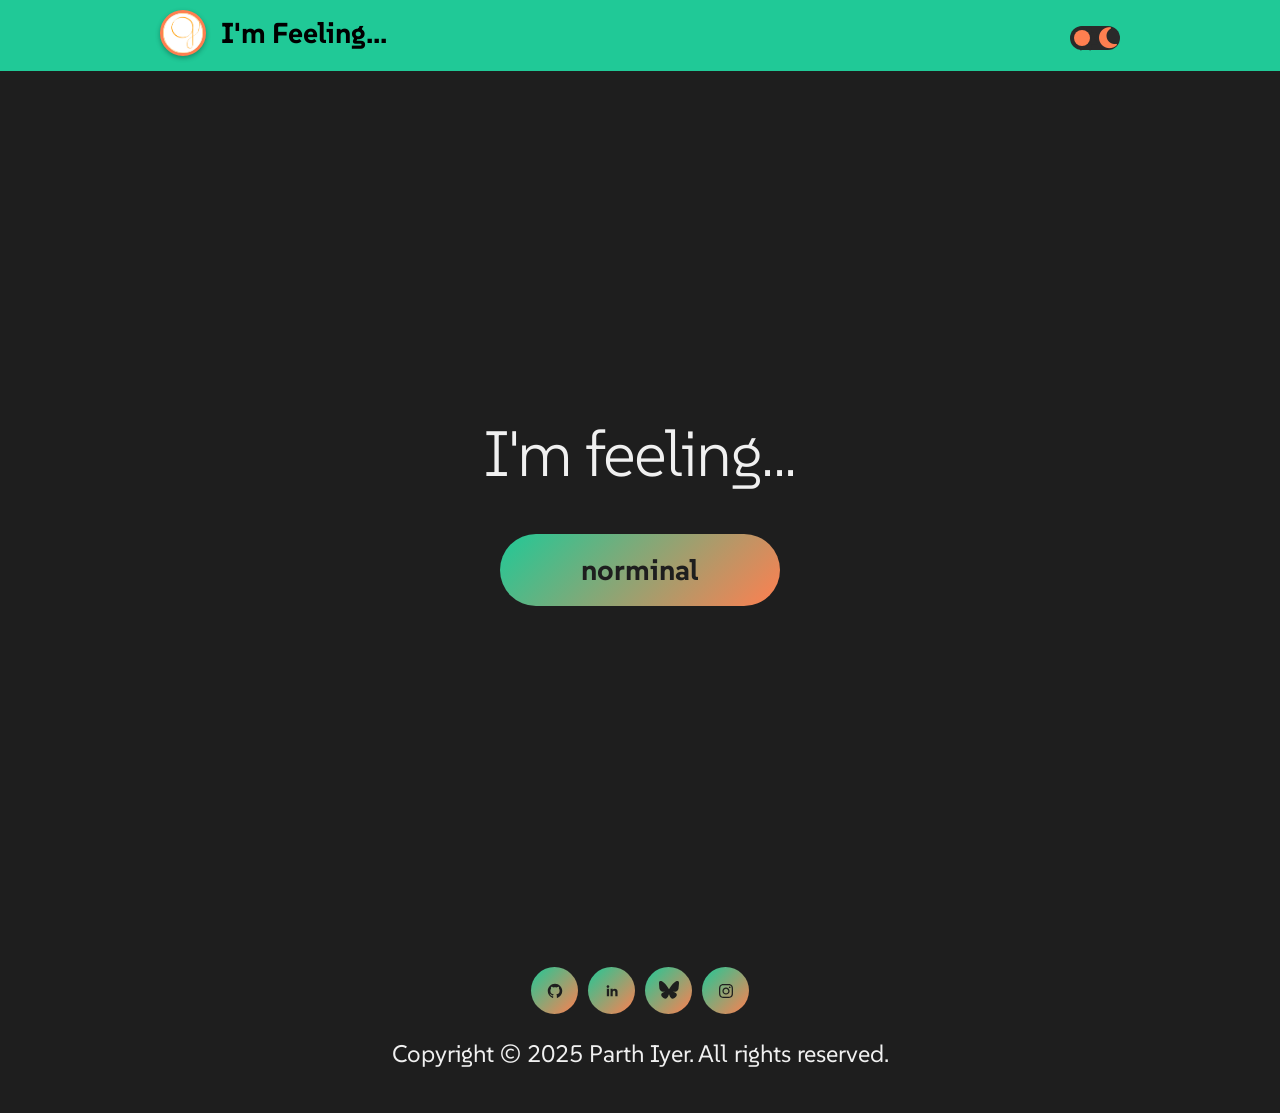
==== index.html @ 25fdcf86 "Site" ====
<!DOCTYPE html>
<html lang="en">
<head>
    <meta charset="UTF-8">
    <meta name="viewport" content="width=device-width, initial-scale=1.0">
    <title>I'm Feeling...</title>
    <link rel="icon" href="images/favicon.png" type="image/png">
    <link rel="stylesheet" href="css/style.css">
    <link rel="stylesheet" href="css/loader.css">
    <link rel="stylesheet" href="css/cookie-consent.css">
    <link rel="stylesheet" href="" id="theme-style">
    <link rel="stylesheet" href="https://cdnjs.cloudflare.com/ajax/libs/font-awesome/6.5.2/css/all.min.css"
          integrity="sha512-SnH5WK+bZxgPHs44uWIX+LLJAJ9/2PkPKZ5QiAj6Ta86w+fsb2TkcmfRyVX3pBnMFcV7oQPJkl9QevSCWr3W6A=="
          crossorigin="anonymous" referrerpolicy="no-referrer" />
    <link rel="preconnect" href="https://fonts.googleapis.com">
    <link rel="preconnect" href="https://fonts.gstatic.com" crossorigin>
    <link href="https://fonts.googleapis.com/css2?family=SUSE+Mono:ital,wght@0,100..800;1,100..800&family=SUSE:ital,wght@0,100..900;1,100..900&display=swap"
          rel="stylesheet">
</head>
<body>
    <!-- Loader -->
    <div id="loader-wrapper">
        <div class="loader-container">
            <div class="liquid" id="liquid">
                <div class="bubbles" id="bubbles"></div>
            </div>
        </div>
    </div>

    <nav>
        <div class="nav-container">
            <a href="index.html" class="logo-title-link">
                <div class="logo-title">
                    <img src="images/favicon.png" alt="Logo" class="logo">
                    <span class="site-title">I'm Feeling...</span>
                </div>
            </a>
            <ul>
                <li>
                    <div class="theme-switch-wrapper">
                        <label class="theme-switch" for="checkbox">
                            <input type="checkbox" id="checkbox" />
                            <div class="slider round">
                                <div class="slider-icons">
                                    <i class="fa-solid fa-sun"></i>
                                    <i class="fa-solid fa-moon"></i>
                                </div>
                            </div>
                        </label>
                    </div>
                    <span class="tooltip-text">Switch Between light &amp; dark mode!</span>
                </li>
            </ul>
        </div>
    </nav>

    <main class="feeling-main">
        <h1 class="feeling-title">I'm feeling...</h1>
        <button id="feeling-btn" class="feeling-btn">
            <span class="feeling-word">...</span>
        </button>
    </main>

    <footer>
        <div class="social-icons" style="display: flex; gap: 10px; flex-wrap: wrap; justify-content: center; margin-bottom: 10px;">
            <a href="https://github.com/ghostlypi" target="_blank" rel="noopener" style="display: inline-flex; align-items: center; justify-content: center; width: 33px; height: 33px; background: linear-gradient(135deg, #20c997 0%, #ff7f50 100%); border-radius: 50%; padding: 7px; transition: all 0.3s ease; text-decoration: none;" onmouseover="this.style.transform='translateY(-4px)'; this.style.filter='brightness(1.3)';" onmouseout="this.style.transform=''; this.style.filter='';">
                <svg style="width: 20px; height: 20px; display: block;" viewBox="0 0 512 512" preserveAspectRatio="xMidYMid meet"><title>Github</title><path fill="#1e1e1e" d="M256 70.7c-102.6 0-185.9 83.2-185.9 185.9 0 82.1 53.3 151.8 127.1 176.4 9.3 1.7 12.3-4 12.3-8.9V389.4c-51.7 11.3-62.5-21.9-62.5-21.9 -8.4-21.5-20.6-27.2-20.6-27.2 -16.9-11.5 1.3-11.3 1.3-11.3 18.7 1.3 28.5 19.2 28.5 19.2 16.6 28.4 43.5 20.2 54.1 15.4 1.7-12 6.5-20.2 11.8-24.9 -41.3-4.7-84.7-20.6-84.7-91.9 0-20.3 7.3-36.9 19.2-49.9 -1.9-4.7-8.3-23.6 1.8-49.2 0 0 15.6-5 51.1 19.1 14.8-4.1 30.7-6.2 46.5-6.3 15.8 0.1 31.7 2.1 46.6 6.3 35.5-24 51.1-19.1 51.1-19.1 10.1 25.6 3.8 44.5 1.8 49.2 11.9 13 19.1 29.6 19.1 49.9 0 71.4-43.5 87.1-84.9 91.7 6.7 5.8 12.8 17.1 12.8 34.4 0 24.9 0 44.9 0 51 0 4.9 3 10.7 12.4 8.9 73.8-24.6 127-94.3 127-176.4C441.9 153.9 358.6 70.7 256 70.7z"></path></svg>
            </a>
            <a href="https://www.linkedin.com/in/parth-iyer-pi/" target="_blank" rel="noopener" style="display: inline-flex; align-items: center; justify-content: center; width: 33px; height: 33px; background: linear-gradient(135deg, #20c997 0%, #ff7f50 100%); border-radius: 50%; padding: 7px; transition: all 0.3s ease; text-decoration: none;" onmouseover="this.style.transform='translateY(-4px)'; this.style.filter='brightness(1.3)';" onmouseout="this.style.transform=''; this.style.filter='';">
                <svg style="width: 20px; height: 20px; display: block;" viewBox="0 0 512 512" preserveAspectRatio="xMidYMid meet"><title>LinkedIn</title><path fill="#1e1e1e" d="M186.4 142.4c0 19-15.3 34.5-34.2 34.5 -18.9 0-34.2-15.4-34.2-34.5 0-19 15.3-34.5 34.2-34.5C171.1 107.9 186.4 123.4 186.4 142.4zM181.4 201.3h-57.8V388.1h57.8V201.3zM273.8 201.3h-55.4V388.1h55.4c0 0 0-69.3 0-98 0-26.3 12.1-41.9 35.2-41.9 21.3 0 31.5 15 31.5 41.9 0 26.9 0 98 0 98h57.5c0 0 0-68.2 0-118.3 0-50-28.3-74.2-68-74.2 -39.6 0-56.3 30.9-56.3 30.9v-25.2H273.8z"></path></svg>
            </a>
            <a href="https://bsky.app/profile/ghostlypi.com" target="_blank" rel="noopener" style="display: inline-flex; align-items: center; justify-content: center; width: 33px; height: 33px; background: linear-gradient(135deg, #20c997 0%, #ff7f50 100%); border-radius: 50%; padding: 7px; transition: all 0.3s ease; text-decoration: none;" onmouseover="this.style.transform='translateY(-4px)'; this.style.filter='brightness(1.3)';" onmouseout="this.style.transform=''; this.style.filter='';">
                <svg style="width: 20px; height: 20px; display: block;" viewBox="0 0 512 512" preserveAspectRatio="xMidYMid meet"><title>Bluesky</title><path fill="#1e1e1e" fill-rule="nonzero" d="M110.985 30.442c58.695 44.217 121.837 133.856 145.013 181.961 23.176-48.105 86.322-137.744 145.016-181.961 42.361-31.897 110.985-56.584 110.985 21.96 0 15.681-8.962 131.776-14.223 150.628-18.272 65.516-84.873 82.228-144.112 72.116 103.55 17.68 129.889 76.238 73 134.8-108.04 111.223-155.288-27.905-167.385-63.554-3.489-10.262-2.991-10.498-6.561 0-12.098 35.649-59.342 174.777-167.382 63.554-56.89-58.562-30.551-117.12 72.999-134.8-59.239 10.112-125.84-6.6-144.112-72.116C8.962 184.178 0 68.083 0 52.402c0-78.544 68.633-53.857 110.985-21.96z"></path></svg>
            </a>
            <a href="https://www.instagram.com/ghostlypi_/" target="_blank" rel="noopener" style="display: inline-flex; align-items: center; justify-content: center; width: 33px; height: 33px; background: linear-gradient(135deg, #20c997 0%, #ff7f50 100%); border-radius: 50%; padding: 7px; transition: all 0.3s ease; text-decoration: none;" onmouseover="this.style.transform='translateY(-4px)'; this.style.filter='brightness(1.3)';" onmouseout="this.style.transform=''; this.style.filter='';">
                <svg style="width: 20px; height: 20px; display: block;" viewBox="0 0 512 512" preserveAspectRatio="xMidYMid meet"><title>Instagram</title><path fill="#1e1e1e" d="M256 109.3c47.8 0 53.4 0.2 72.3 1 17.4 0.8 26.9 3.7 33.2 6.2 8.4 3.2 14.3 7.1 20.6 13.4 6.3 6.3 10.1 12.2 13.4 20.6 2.5 6.3 5.4 15.8 6.2 33.2 0.9 18.9 1 24.5 1 72.3s-0.2 53.4-1 72.3c-0.8 17.4-3.7 26.9-6.2 33.2 -3.2 8.4-7.1 14.3-13.4 20.6 -6.3 6.3-12.2 10.1-20.6 13.4 -6.3 2.5-15.8 5.4-33.2 6.2 -18.9 0.9-24.5 1-72.3 1s-53.4-0.2-72.3-1c-17.4-0.8-26.9-3.7-33.2-6.2 -8.4-3.2-14.3-7.1-20.6-13.4 -6.3-6.3-10.1-12.2-13.4-20.6 -2.5-6.3-5.4-15.8-6.2-33.2 -0.9-18.9-1-24.5-1-72.3s0.2-53.4 1-72.3c0.8-17.4 3.7-26.9 6.2-33.2 3.2-8.4 7.1-14.3 13.4-20.6 6.3-6.3 12.2-10.1 20.6-13.4 6.3-2.5 15.8-5.4 33.2-6.2C202.6 109.5 208.2 109.3 256 109.3M256 77.1c-48.6 0-54.7 0.2-73.8 1.1 -19 0.9-32.1 3.9-43.4 8.3 -11.8 4.6-21.7 10.7-31.7 20.6 -9.9 9.9-16.1 19.9-20.6 31.7 -4.4 11.4-7.4 24.4-8.3 43.4 -0.9 19.1-1.1 25.2-1.1 73.8 0 48.6 0.2 54.7 1.1 73.8 0.9 19 3.9 32.1 8.3 43.4 4.6 11.8 10.7 21.7 20.6 31.7 9.9 9.9 19.9 16.1 31.7 20.6 11.4 4.4 24.4 7.4 43.4 8.3 19.1 0.9 25.2 1.1 73.8 1.1s54.7-0.2 73.8-1.1c19-0.9 32.1-3.9 43.4-8.3 11.8-4.6 21.7-10.7 31.7-20.6 9.9-9.9 16.1-19.9 20.6-31.7 4.4-11.4 7.4-24.4 8.3-43.4 0.9-19.1 1.1-25.2 1.1-73.8s-0.2-54.7-1.1-73.8c-0.9-19-3.9-32.1-8.3-43.4 -4.6-11.8-10.7-21.7-20.6-31.7 -9.9-9.9-19.9-16.1-31.7-20.6 -11.4-4.4-24.4-7.4-43.4-8.3C310.7 77.3 304.6 77.1 256 77.1L256 77.1z"></path><path fill="#1e1e1e" d="M256 164.1c-50.7 0-91.9 41.1-91.9 91.9s41.1 91.9 91.9 91.9 91.9-41.1 91.9-91.9S306.7 164.1 256 164.1zM256 315.6c-32.9 0-59.6-26.7-59.6-59.6s26.7-59.6 59.6-59.6 59.6 26.7 59.6 59.6S288.9 315.6 256 315.6z"></path><circle fill="#1e1e1e" cx="351.5" cy="160.5" r="21.5"></circle></svg>
            </a>
        </div>
        <p style="text-align: center;">Copyright &copy; 2025 Parth Iyer. All rights reserved.</p>
    </footer>

    <div id="cookie-consent-popup">
        <p>This website uses cookies to remember your theme preference. By clicking "Accept", you agree to the use of cookies.</p>
        <button id="cookie-accept">Accept</button>
        <button id="cookie-reject">Reject</button>
    </div>

    <script src="js/theme.js"></script><script src="js/loader.js"></script>
    <script src="js/feeling.js"></script>
</body>
</html>
---- css/style.css ----
html { scroll-behavior: smooth; }
body { font-family: 'SUSE', sans-serif; margin: 0; background-color: #1e1e1e; color: #f0f0f0; font-size: 18pt; }
nav { background-color: #20c997; padding: 10px; position: sticky; top: 0; z-index: 1000; }
.nav-container { display: flex; justify-content: space-between; align-items: center; max-width: 960px; margin: 0 auto; }
.logo-title-link { text-decoration: none; }
.logo-title { display: flex; align-items: center; }
.logo { height: 40px; width: 40px; margin-right: 15px; padding: 0px; border-radius: 50%; background-color: #f0f0f0; border: 3px solid #ff7f50; box-shadow: 0 2px 5px rgba(0,0,0,0.3); }
.site-title { font-size: 1.2em; font-weight: bold; color: black; }
nav ul { list-style: none; margin: 0; padding: 0; }
nav ul li { display: inline-block; margin-left: 20px; position: relative; vertical-align: middle; }
.suse-body {
           font-family: "SUSE", sans-serif;
           font-optical-sizing: auto;
           font-weight: 100;
           font-style: normal;
           font-size: 18pt;
}
nav a {
    color: black;
    text-decoration: none;
    padding-bottom: 5px; /* Creates space for the line */
    transition: all 0.3s ease;
    display: inline-block; /* Ensures transform works correctly */
}
nav a:hover {
    transform: scale(1.1); /* Makes text bigger */
}
nav a::after {
    content: '';
    position: absolute;
    width: 0;
    height: 2px;
    bottom: 0;
    left: 50%;
    transform: translateX(-50%);
    background-color: #ff7f50;
    transition: width 0.3s ease;
}
nav a:hover::after {
    width: 100%;
}
.container { max-width: 960px; margin: 0 auto; padding: 20px; text-align: center; }
.header-group { margin-bottom: 40px; }
h1, h2, h3 { color: #f0f0f0; }
.section-frame {
    background-color: #2a2a2a;
    border-radius: 15px;
    padding: 20px;
    margin-bottom: 20px;
    box-shadow: 0 4px 8px rgba(0, 0, 0, 0.2);
    scroll-margin-top: 80px; /* Offset for sticky nav */
}
.gallery { display: grid; grid-template-columns: 1fr; gap: 20px; justify-items: center; }
.gallery a { display: block; transition: transform 0.3s ease; text-decoration: none; color: inherit; }
.gallery a:hover { transform: scale(1.02); }
.gallery img { max-width: 100%; height: auto; border-radius: 10px; }

#posts .gallery {
    justify-items: stretch;
    max-height: 60vh;
    overflow-y: auto;
    padding-right: 10px;
}

.banner { max-width: 100%; height: auto; border-radius: 10px; margin-bottom: 20px; }
.section-frame a {
    color: #20c997;
}

/* Blog card styles */
.blog-card {
    background-color: #333;
    border-radius: 10px;
    overflow: hidden;
    text-align: left;
    width: 100%;
}
.blog-card img { max-width: 100%; height: auto; }
.blog-card-content { padding: 15px; }

/* Styles for details and summary */
details {
    background-color: #333;
    border-radius: 10px;
    padding: 15px;
    margin-top: 20px;
    border: 1px solid #444;
    text-align: left;
}

summary {
    font-weight: bold;
    cursor: pointer;
    color: #20c997;
}

/* Theme toggle switch */
.theme-switch-wrapper {
    display: flex;
    align-items: center;
}

.tooltip-text {
    visibility: hidden;
    width: 160px;
    background-color: #1e1e1e;
    color: #f0f0f0;
    text-align: center;
    border-radius: 6px;
    padding: 5px 0;
    position: absolute;
    z-index: 1;
    top: -68%;
    left: 300%;
    margin-left: -80px;
    opacity: 0;
    transition: opacity 0.3s;
}

li:hover .tooltip-text {
    visibility: visible;
    opacity: 1;
}

.theme-switch {
    display: inline-block;
    height: 24px;
    position: relative;
    width: 50px;
}

.theme-switch input {
    display: none;
}

.slider {
    background-color: #2a2a2a;
    bottom: 0;
    cursor: pointer;
    left: 0;
    position: absolute;
    right: 0;
    top: 0;
    transition: .4s;
}

.slider:before {
    background-color: #ff7f50;
    bottom: 4px;
    content: "";
    height: 16px;
    left: 4px;
    position: absolute;
    transition: .4s;
    width: 16px;
    z-index: 2;
}

input:checked + .slider {
    background-color: #f0f0f0;
}

input:checked + .slider:before {
    transform: translateX(26px);
    background-color: #ff7f50;
}

.slider.round {
    border-radius: 34px;
}

.slider.round:before {
    border-radius: 50%;
}

.slider-icons {
    display: flex;
    color: #ff7f50;
    justify-content: space-between;
    align-items: center;
    height: 100%;
    padding: 0 5px;
}

.slider-icons i {
    color: #ff7f50;
    transition: color 0.4s;
}

.slider-icons .fa-sun {
    position: relative;
    left: -3%;
}

input:checked + .slider .fa-sun {
    color: #ff7f50;
}

input:checked + .slider .fa-moon {
    color: #f0f0f0;
}

input:not(:checked) + .slider .fa-moon {
    color: #ff7f50;
}

input:not(:checked) + .slider .fa-sun {
    color: #2a2a2a;
}

.profile-picture {
    width: 150px;
    height: 150px;
    border-radius: 50%;
    object-fit: cover;
    margin-bottom: 20px;
    border: 3px solid #ff7f50;
    box-shadow: 0 2px 5px rgba(0,0,0,0.3);
}

@media (max-width: 768px) {
    .tooltip-text {
        display: none;
    }
}

/* Footer */
footer {
    padding: 20px;
    text-align: center;
}

/* Feeling page */
.feeling-main {
    min-height: calc(100vh - 64px);
    display: flex;
    flex-direction: column;
    align-items: center;
    justify-content: center;
    gap: 40px;
    padding: 20px;
}

.feeling-title {
    font-size: clamp(2rem, 6vw, 4rem);
    font-weight: 300;
    color: #f0f0f0;
    margin: 0;
    letter-spacing: -0.02em;
}

.feeling-btn {
    font-family: 'SUSE', sans-serif;
    font-size: clamp(1.2rem, 3vw, 1.8rem);
    font-weight: 700;
    padding: 18px 64px;
    border: none;
    border-radius: 50px;
    background: linear-gradient(135deg, #20c997 0%, #ff7f50 100%);
    color: #1e1e1e;
    cursor: pointer;
    transition: transform 0.25s ease, box-shadow 0.25s ease, opacity 0.15s ease;
    min-width: 280px;
    user-select: none;
}

.feeling-btn:hover {
    transform: scale(1.06);
    box-shadow: 0 8px 32px rgba(32, 201, 151, 0.35);
}

.feeling-btn--changing {
    opacity: 0.4;
}

.feeling-word {
    display: inline-block;
}
---- css/loader.css ----
/* Loader Styles */
#loader-wrapper {
    position: fixed;
    top: 0;
    left: 0;
    width: 100%;
    height: 100%;
    background-color: #222;
    z-index: 9999;
    display: flex;
    flex-direction: column;
    justify-content: center;
    align-items: center;
    transition: opacity 0.5s ease-out, visibility 0.5s ease-out;
}

#loader-wrapper.loaded {
    opacity: 0;
    visibility: hidden;
    pointer-events: none;
}

.loader-container {
    position: relative;
    width: 300px;
    height: 40px;
    background: rgba(255, 255, 255, 0.05);
    border-radius: 20px;
    overflow: hidden;
    box-shadow:
            inset 0 0 15px rgba(0,0,0,0.8),
            0 0 10px rgba(255, 255, 255, 0.1);
    border: 1px solid rgba(255, 255, 255, 0.2);
    margin-bottom: 20px;
}

/* Glass reflections */
.loader-container::before {
    content: '';
    position: absolute;
    top: 0;
    left: 0;
    width: 100%;
    height: 50%;
    background: linear-gradient(to bottom, rgba(255,255,255,0.1), transparent);
    z-index: 20;
    pointer-events: none;
    border-radius: 20px 20px 0 0;
}

.liquid {
    position: absolute;
    top: 0;
    left: 0;
    width: 0%; /* Start at 0 */
    height: 100%;
    background: rgba(255, 165, 0, 0.4); /* Translucent Orange */
    box-shadow:
            0 0 20px rgba(255, 165, 0, 0.3),
            inset 0 0 10px rgba(255, 140, 0, 0.4);
    transition: width 0.2s ease-out; /* Smoother transition for progress updates */

    /* Wavy front effect */
    border-radius: 20px 0 0 20px;
    -webkit-mask-image:
            linear-gradient(black, black),
            url("data:image/svg+xml,%3Csvg xmlns='http://www.w3.org/2000/svg' width='10' height='40' viewBox='0 0 10 40'%3E%3Cpath d='M0,0 L0,40 L5,40 Q15,30 5,20 Q-5,10 5,0 Z' fill='black'/%3E%3C/svg%3E");
    -webkit-mask-size: calc(100% - 10px) 100%, 10px 40px;
    -webkit-mask-position: left top, right 0;
    -webkit-mask-repeat: no-repeat, repeat-y;

    mask-image:
            linear-gradient(black, black),
            url("data:image/svg+xml,%3Csvg xmlns='http://www.w3.org/2000/svg' width='10' height='40' viewBox='0 0 10 40'%3E%3Cpath d='M0,0 L0,40 L5,40 Q15,30 5,20 Q-5,10 5,0 Z' fill='black'/%3E%3C/svg%3E");
    mask-size: calc(100% - 10px) 100%, 10px 40px;
    mask-position: left top, right 0;
    mask-repeat: no-repeat, repeat-y;

    overflow: hidden;
    animation: waveMove 1.5s linear infinite;
}

@keyframes waveMove {
    0% {
        -webkit-mask-position: left top, right 0;
        mask-position: left top, right 0;
    }
    100% {
        -webkit-mask-position: left top, right 40px;
        mask-position: left top, right 40px;
    }
}

/* Noisy Front Effect */
.liquid::after {
    content: '';
    position: absolute;
    top: 0;
    right: 0;
    width: 40px; /* Slightly wider */
    height: 100%;
    /* High contrast noise */
    background-image: url("data:image/svg+xml,%3Csvg viewBox='0 0 200 200' xmlns='http://www.w3.org/2000/svg'%3E%3Cfilter id='noiseFilter'%3E%3CfeTurbulence type='fractalNoise' baseFrequency='1.5' numOctaves='3' stitchTiles='stitch'/%3E%3C/filter%3E%3Crect width='100%25' height='100%25' filter='url(%23noiseFilter)' opacity='1'/%3E%3C/svg%3E");
    background-size: 100px 100px;
    /* Normal blend mode to ensure visibility */
    mix-blend-mode: normal;
    opacity: 0.3;
    animation: staticNoise 0.2s steps(4) infinite;
    /* Fade mask to blend it into the liquid */
    -webkit-mask-image: linear-gradient(to right, transparent, black);
    mask-image: linear-gradient(to right, transparent, black);
    pointer-events: none;
    transition: opacity 0.3s ease;
}

.liquid.finished::after {
    opacity: 0;
    animation: none;
}

/* Bubbles effect */
.bubbles {
    position: absolute;
    top: 0;
    left: 0;
    width: 100%;
    height: 100%;
    z-index: 1;
    pointer-events: none;
}

.bubble {
    position: absolute;
    left: -10px;
    /* Background color same as body (#222) with 0.2 alpha */
    background: rgba(34, 34, 34, 0.2);
    border-radius: 50%;
    animation: moveRight 2s infinite ease-in;
    box-shadow: inset 0 0 2px rgba(0,0,0,0.3);
}

@keyframes moveRight {
    0% {
        left: -10px;
        transform: translateY(0) scale(0.5);
        opacity: 0;
    }
    20% {
        opacity: 1;
    }
    100% {
        left: 110%;
        transform: translateY(-5px) scale(1.2);
        opacity: 0;
    }
}
---- css/cookie-consent.css ----
#cookie-consent-popup {
    position: fixed;
    top: 50%;
    left: 50%;
    transform: translate(-50%, -50%);
    background-color: #2a2a2a;
    color: #f0f0f0;
    padding: 20px;
    border-radius: 15px;
    box-shadow: 0 4px 8px rgba(0, 0, 0, 0.2);
    z-index: 1000;
    display: none;
    text-align: center;
    border: 1px solid #444;
}

#cookie-consent-popup p {
    margin-bottom: 20px;
}

#cookie-consent-popup button {
    background: linear-gradient(135deg, #20c997 0%, #ff7f50 100%);
    color: #1e1e1e;
    border: none;
    border-radius: 8px;
    padding: 10px 20px;
    font-weight: bold;
    cursor: pointer;
    transition: filter 0.3s ease;
    margin: 0 10px;
}

#cookie-consent-popup button:hover {
    filter: brightness(1.3);
}
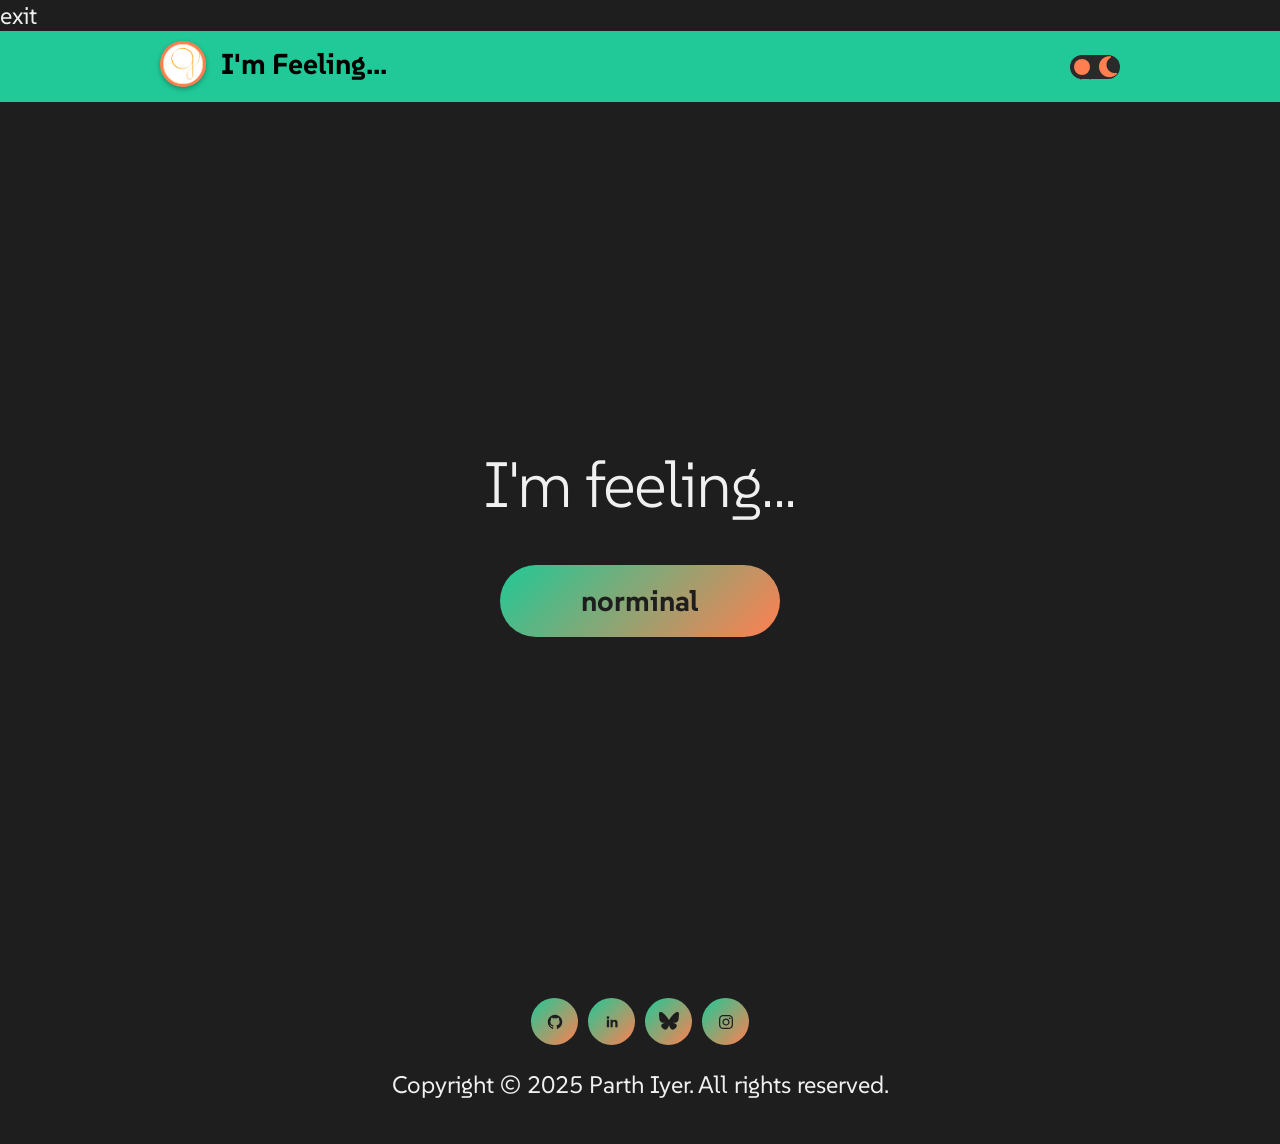
==== commit eded23fb: "fix friends" ====
--- a/index.html
+++ b/index.html
@@ -1,4 +1,4 @@
-<!DOCTYPE html>
+exit<!DOCTYPE html>
 <html lang="en">
 <head>
     <meta charset="UTF-8">
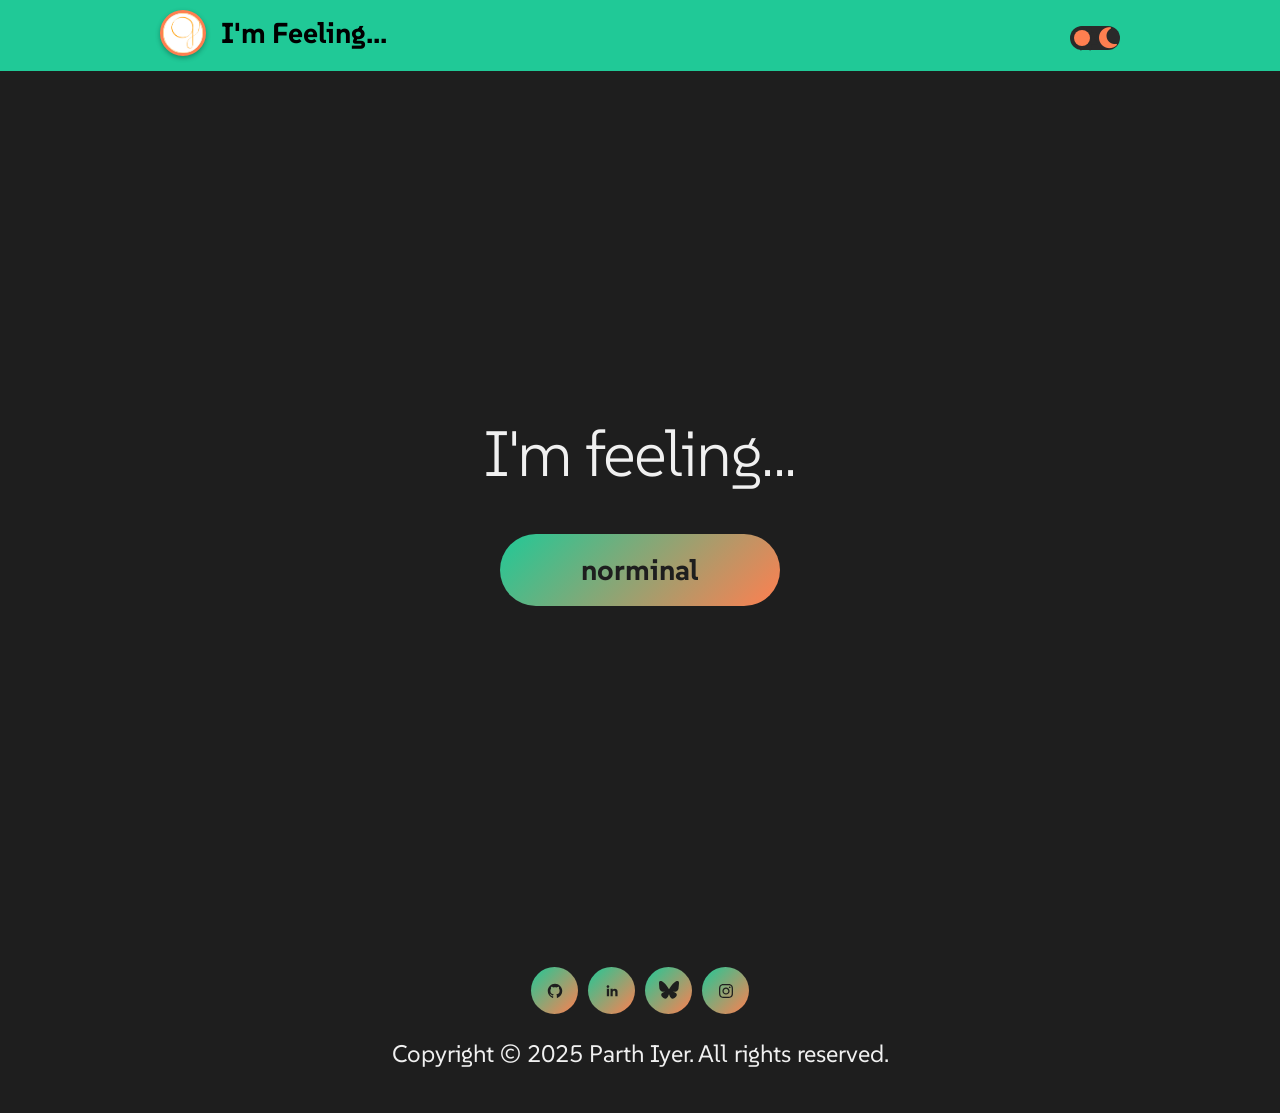
==== commit aad94f49: "remove random exit" ====
--- a/index.html
+++ b/index.html
@@ -1,4 +1,4 @@
-exit<!DOCTYPE html>
+<!DOCTYPE html>
 <html lang="en">
 <head>
     <meta charset="UTF-8">
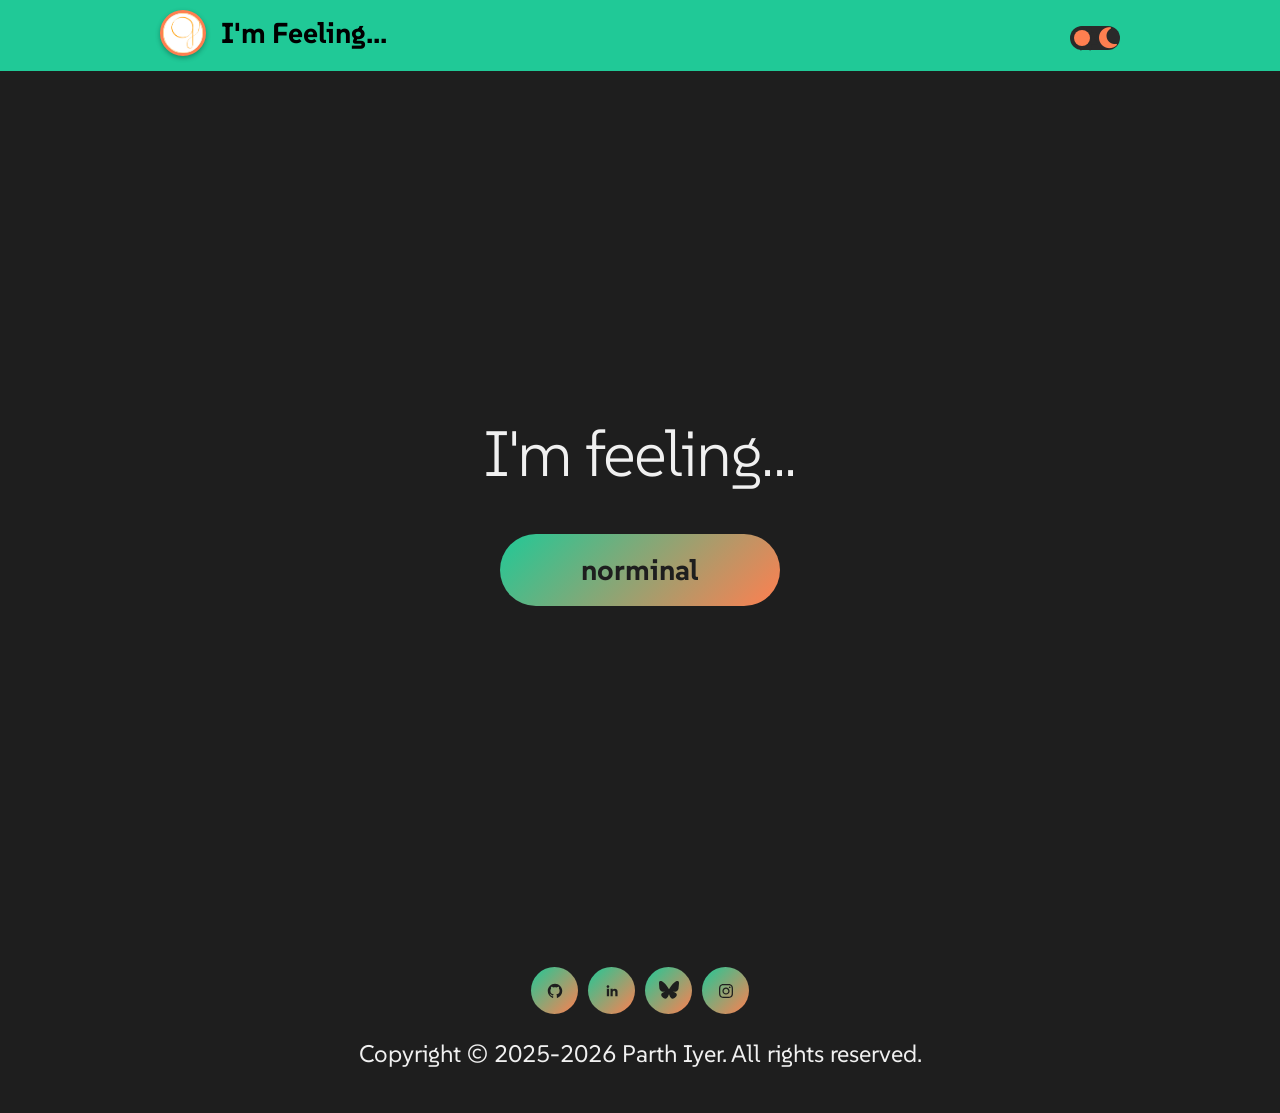
==== commit 52798022: "Update Copyright notice" ====
--- a/index.html
+++ b/index.html
@@ -76,7 +76,7 @@
                 <svg style="width: 20px; height: 20px; display: block;" viewBox="0 0 512 512" preserveAspectRatio="xMidYMid meet"><title>Instagram</title><path fill="#1e1e1e" d="M256 109.3c47.8 0 53.4 0.2 72.3 1 17.4 0.8 26.9 3.7 33.2 6.2 8.4 3.2 14.3 7.1 20.6 13.4 6.3 6.3 10.1 12.2 13.4 20.6 2.5 6.3 5.4 15.8 6.2 33.2 0.9 18.9 1 24.5 1 72.3s-0.2 53.4-1 72.3c-0.8 17.4-3.7 26.9-6.2 33.2 -3.2 8.4-7.1 14.3-13.4 20.6 -6.3 6.3-12.2 10.1-20.6 13.4 -6.3 2.5-15.8 5.4-33.2 6.2 -18.9 0.9-24.5 1-72.3 1s-53.4-0.2-72.3-1c-17.4-0.8-26.9-3.7-33.2-6.2 -8.4-3.2-14.3-7.1-20.6-13.4 -6.3-6.3-10.1-12.2-13.4-20.6 -2.5-6.3-5.4-15.8-6.2-33.2 -0.9-18.9-1-24.5-1-72.3s0.2-53.4 1-72.3c0.8-17.4 3.7-26.9 6.2-33.2 3.2-8.4 7.1-14.3 13.4-20.6 6.3-6.3 12.2-10.1 20.6-13.4 6.3-2.5 15.8-5.4 33.2-6.2C202.6 109.5 208.2 109.3 256 109.3M256 77.1c-48.6 0-54.7 0.2-73.8 1.1 -19 0.9-32.1 3.9-43.4 8.3 -11.8 4.6-21.7 10.7-31.7 20.6 -9.9 9.9-16.1 19.9-20.6 31.7 -4.4 11.4-7.4 24.4-8.3 43.4 -0.9 19.1-1.1 25.2-1.1 73.8 0 48.6 0.2 54.7 1.1 73.8 0.9 19 3.9 32.1 8.3 43.4 4.6 11.8 10.7 21.7 20.6 31.7 9.9 9.9 19.9 16.1 31.7 20.6 11.4 4.4 24.4 7.4 43.4 8.3 19.1 0.9 25.2 1.1 73.8 1.1s54.7-0.2 73.8-1.1c19-0.9 32.1-3.9 43.4-8.3 11.8-4.6 21.7-10.7 31.7-20.6 9.9-9.9 16.1-19.9 20.6-31.7 4.4-11.4 7.4-24.4 8.3-43.4 0.9-19.1 1.1-25.2 1.1-73.8s-0.2-54.7-1.1-73.8c-0.9-19-3.9-32.1-8.3-43.4 -4.6-11.8-10.7-21.7-20.6-31.7 -9.9-9.9-19.9-16.1-31.7-20.6 -11.4-4.4-24.4-7.4-43.4-8.3C310.7 77.3 304.6 77.1 256 77.1L256 77.1z"></path><path fill="#1e1e1e" d="M256 164.1c-50.7 0-91.9 41.1-91.9 91.9s41.1 91.9 91.9 91.9 91.9-41.1 91.9-91.9S306.7 164.1 256 164.1zM256 315.6c-32.9 0-59.6-26.7-59.6-59.6s26.7-59.6 59.6-59.6 59.6 26.7 59.6 59.6S288.9 315.6 256 315.6z"></path><circle fill="#1e1e1e" cx="351.5" cy="160.5" r="21.5"></circle></svg>
             </a>
         </div>
-        <p style="text-align: center;">Copyright &copy; 2025 Parth Iyer. All rights reserved.</p>
+        <p style="text-align: center;">Copyright &copy; 2025-2026 Parth Iyer. All rights reserved.</p>
     </footer>
 
     <div id="cookie-consent-popup">
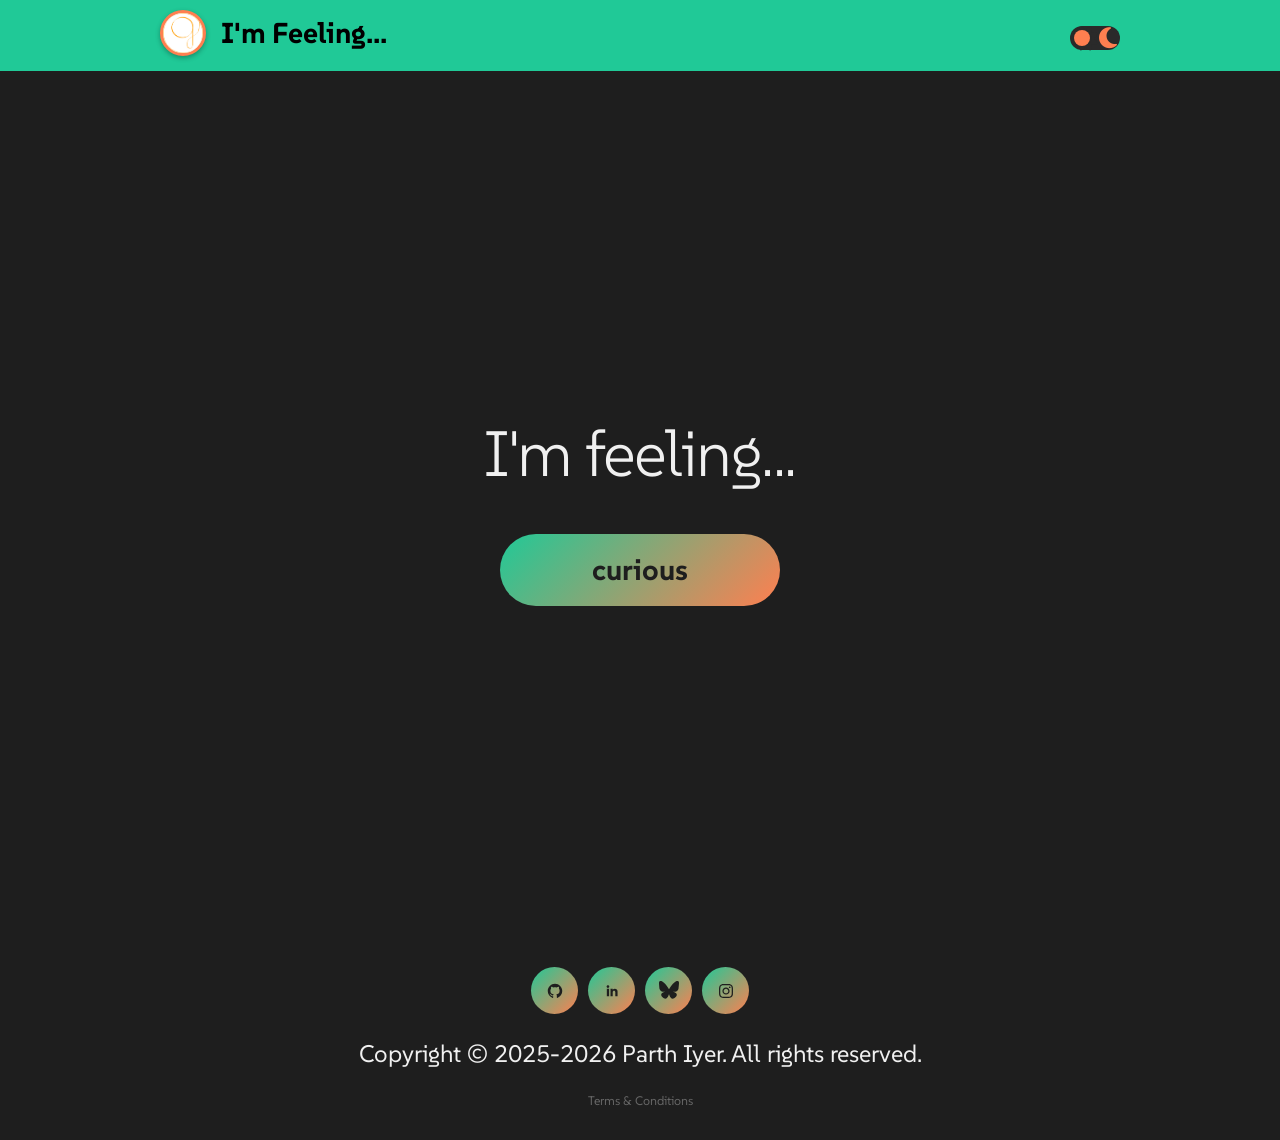
==== commit 05ecdc87: "Now with countries" ====
--- a/index.html
+++ b/index.html
@@ -77,6 +77,7 @@
             </a>
         </div>
         <p style="text-align: center;">Copyright &copy; 2025-2026 Parth Iyer. All rights reserved.</p>
+        <p class="footer-legal"><a href="https://parthiyer.com/policy/tnc.html" target="_blank" rel="noopener">Terms &amp; Conditions</a></p>
     </footer>
 
     <div id="cookie-consent-popup">
--- a/css/style.css
+++ b/css/style.css
@@ -230,6 +230,27 @@
     text-align: center;
 }
 
+.footer-legal {
+    margin-top: 8px;
+    font-size: 0.78rem;
+    color: #555;
+}
+
+.footer-legal a {
+    color: #666;
+    text-decoration: none;
+    transition: color 0.2s;
+}
+
+.footer-legal a:hover {
+    color: #888;
+    text-decoration: underline;
+}
+
+body.light-mode .footer-legal { color: #aaa; }
+body.light-mode .footer-legal a { color: #999; }
+body.light-mode .footer-legal a:hover { color: #666; }
+
 /* Feeling page */
 .feeling-main {
     min-height: calc(100vh - 64px);
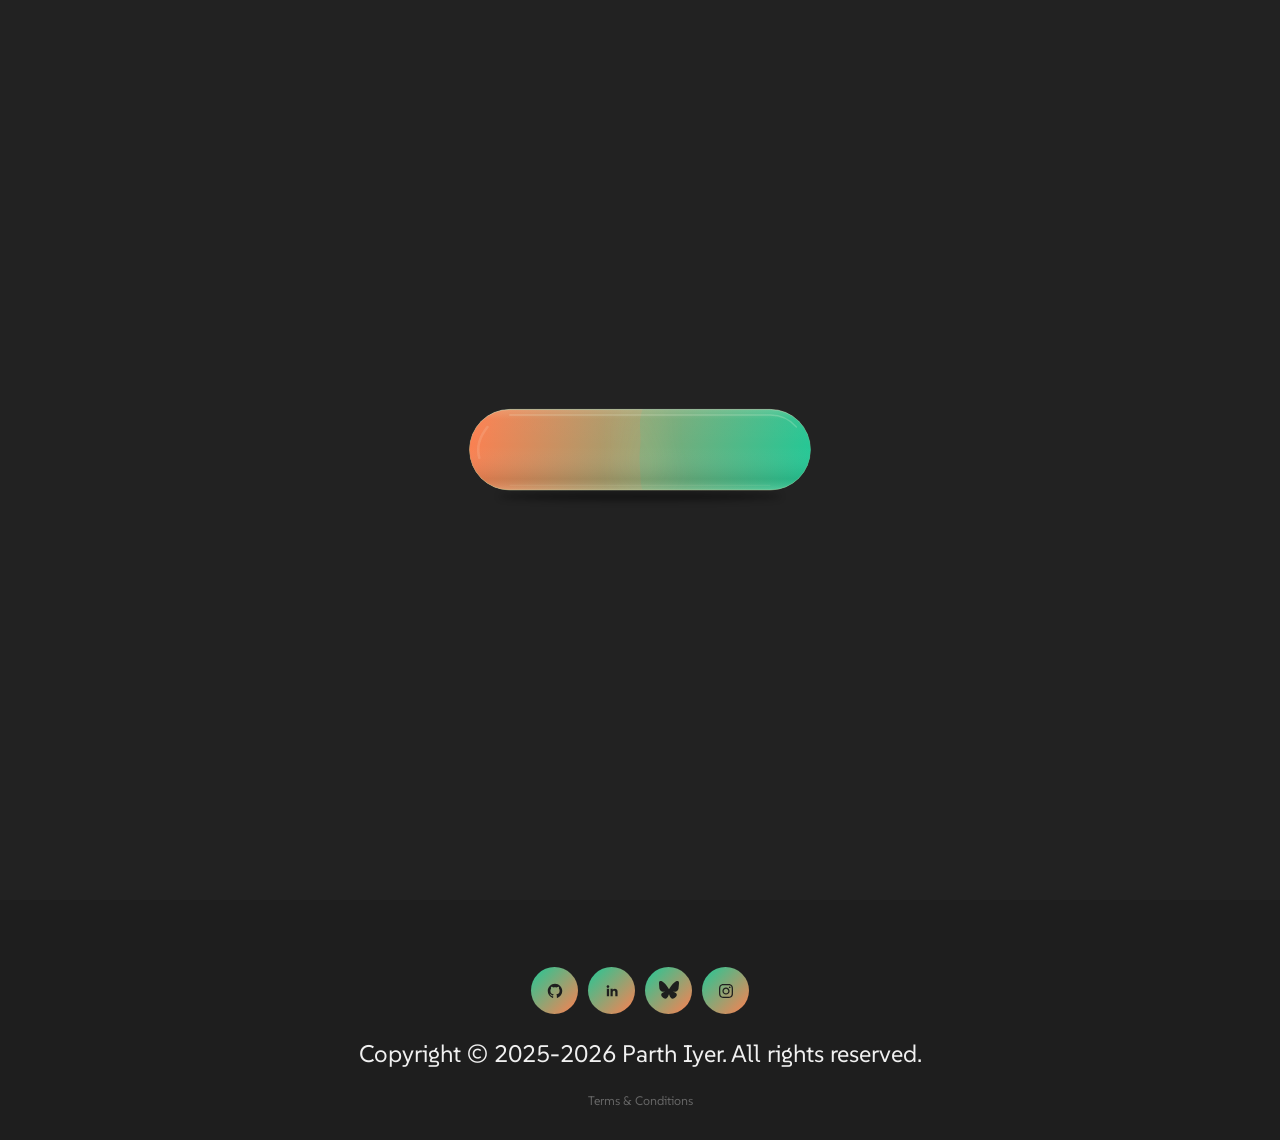
==== commit c50be99d: "update with new framework" ====
--- a/index.html
+++ b/index.html
@@ -5,27 +5,227 @@
     <meta name="viewport" content="width=device-width, initial-scale=1.0">
     <title>I'm Feeling...</title>
     <link rel="icon" href="images/favicon.png" type="image/png">
-    <link rel="stylesheet" href="css/style.css">
-    <link rel="stylesheet" href="css/loader.css">
-    <link rel="stylesheet" href="css/cookie-consent.css">
+    <link rel="stylesheet" href="css/style.css" media="print" onload="this.media='all'">
+    <link rel="stylesheet" href="css/cookie-consent.css" media="print" onload="this.media='all'">
     <link rel="stylesheet" href="" id="theme-style">
     <link rel="stylesheet" href="https://cdnjs.cloudflare.com/ajax/libs/font-awesome/6.5.2/css/all.min.css"
           integrity="sha512-SnH5WK+bZxgPHs44uWIX+LLJAJ9/2PkPKZ5QiAj6Ta86w+fsb2TkcmfRyVX3pBnMFcV7oQPJkl9QevSCWr3W6A=="
-          crossorigin="anonymous" referrerpolicy="no-referrer" />
+          crossorigin="anonymous" referrerpolicy="no-referrer" media="print" onload="this.media='all'">
     <link rel="preconnect" href="https://fonts.googleapis.com">
     <link rel="preconnect" href="https://fonts.gstatic.com" crossorigin>
     <link href="https://fonts.googleapis.com/css2?family=SUSE+Mono:ital,wght@0,100..800;1,100..800&family=SUSE:ital,wght@0,100..900;1,100..900&display=swap"
-          rel="stylesheet">
+          rel="stylesheet" media="print" onload="this.media='all'">
+<!-- Critical loader styles (generated by sync_loader.py) -->
+<style>#loader-wrapper { position: fixed; inset: 0; background-color: #222; z-index: 9999; display: flex; justify-content: center; align-items: center; transition: opacity .5s ease-out, visibility .5s ease-out; } #loader-wrapper.loaded { opacity: 0; visibility: hidden; pointer-events: none; } #loader-wrapper .loader-container { width: min(360px, calc(100vw - 48px)); } #loader-wrapper .ampule { display: block; width: 100%; height: auto; overflow: visible; } #loader-wrapper .ampule-drift { transform-origin: center; animation: ampule-drift 7s ease-in-out infinite alternate; } @keyframes ampule-drift { from { transform: translateY(-8px) scaleY(1.08); } to { transform: translateY(8px) scaleY(1.08); } } #loader-wrapper .ampule-bubble { transform-box: fill-box; transform-origin: center; opacity: 0; animation: ampule-bubble-rise var(--duration, 3s) linear var(--delay, 0s) infinite; } @keyframes ampule-bubble-rise { 0% { opacity: 1; transform: translate(0, 0) scale(0); } 10% { opacity: 1; transform: translate(calc(var(--travel) * .1), 0) scale(.65, .8); } 45% { opacity: 1; transform: translate(calc(var(--travel) * .55), var(--wobble, 6px)) scale(1.05, .95); } 72% { opacity: 1; transform: translate(calc(var(--travel) - 20px), 0) scale(1.25, 1.1); } 84% { opacity: 1; transform: translate(calc(var(--travel) - 9px), 0) scale(1.3, 1.5); } 90% { opacity: 1; transform: translate(var(--travel), 0) scale(1.05, 1.6); } 96% { opacity: 1; transform: translate(calc(var(--travel) + 4px), 0) scale(.65, .8); } 100% { opacity: 1; transform: translate(calc(var(--travel) + 12px), 0) scale(0); } } #loader-wrapper #ampule-bubbles[data-active="false"] .ampule-bubble, #loader-wrapper.loaded .ampule-bubble, #loader-wrapper.loaded .ampule-drift { animation-play-state: paused; } @media (prefers-reduced-motion: reduce) { #loader-wrapper { transition: none; } #loader-wrapper .ampule-drift { animation: none; } #loader-wrapper .ampule-bubble { animation: none; display: none; } }</style>
+<noscript><style>#loader-wrapper{display:none}#loader-wrapper[data-loader-mode="persistent"]{display:flex}</style><link rel="stylesheet" href="css/style.css"><link rel="stylesheet" href="css/cookie-consent.css"><link rel="stylesheet" href="https://cdnjs.cloudflare.com/ajax/libs/font-awesome/6.5.2/css/all.min.css"
+          integrity="sha512-SnH5WK+bZxgPHs44uWIX+LLJAJ9/2PkPKZ5QiAj6Ta86w+fsb2TkcmfRyVX3pBnMFcV7oQPJkl9QevSCWr3W6A=="
+          crossorigin="anonymous" referrerpolicy="no-referrer"><link href="https://fonts.googleapis.com/css2?family=SUSE+Mono:ital,wght@0,100..800;1,100..800&family=SUSE:ital,wght@0,100..900;1,100..900&display=swap"
+          rel="stylesheet"></noscript>
+<!-- End critical loader styles -->
 </head>
 <body>
     <!-- Loader -->
-    <div id="loader-wrapper">
-        <div class="loader-container">
-            <div class="liquid" id="liquid">
-                <div class="bubbles" id="bubbles"></div>
-            </div>
-        </div>
+    <!-- Early loader (generated by sync_loader.py) -->
+<div id="loader-wrapper">
+        <div class="loader-container"></div>
     </div>
+<script>(() => {
+function initLoader() {
+const wrapper = document.getElementById('loader-wrapper');
+const container = wrapper?.querySelector('.loader-container');
+if (!container) return;
+if (container.dataset.initialized) return;
+container.dataset.initialized = 'true';
+container.innerHTML = `<svg class="ampule" viewBox="0 0 840 260" aria-hidden="true">
+<defs>
+<rect id="ampule-vessel" x="22" y="36" width="796" height="188" rx="94"/>
+<clipPath id="ampule-inside"><use href="#ampule-vessel"/></clipPath>
+<path id="ampule-liquidShape" d="M0 36 H426 Q420 46 420 66 V194 Q420 214 426 224 H0 Z"/>
+<linearGradient id="ampule-supercriticalGradient" gradientUnits="userSpaceOnUse" x1="22" y1="36" x2="818" y2="224" color-interpolation="sRGB">
+<stop offset="0" stop-color="#FF7F50FF"/>
+<stop offset="1" stop-color="#20C997FF"/>
+</linearGradient>
+<linearGradient id="ampule-glass" x1="0" y1="0" x2="0" y2="1">
+<stop offset="0" stop-color="#f3f2d4" stop-opacity=".19"/>
+<stop offset=".12" stop-color="#f4f0d2" stop-opacity=".025"/>
+<stop offset=".46" stop-color="#fff" stop-opacity="0"/>
+<stop offset=".86" stop-color="#111809" stop-opacity=".1"/>
+<stop offset="1" stop-color="#e8eed3" stop-opacity=".17"/>
+</linearGradient>
+<linearGradient id="ampule-rim" x1="0" y1="0" x2="0" y2="1">
+<stop stop-color="#d4d9bb" stop-opacity=".65"/>
+<stop offset=".5" stop-color="#8b9b7a" stop-opacity=".2"/>
+<stop offset="1" stop-color="#c4cd9d" stop-opacity=".5"/>
+</linearGradient>
+<linearGradient id="ampule-surfaceFade" x1="0" y1="0" x2="0" y2="1">
+<stop stop-color="#f8e6a2" stop-opacity=".15"/>
+<stop offset=".5" stop-color="#f8e6a2" stop-opacity=".85"/>
+<stop offset="1" stop-color="#f8e6a2" stop-opacity=".15"/>
+</linearGradient>
+<radialGradient id="ampule-haze">
+<stop stop-color="#fff4c0" stop-opacity=".32"/>
+<stop offset="1" stop-color="#fff4c0" stop-opacity="0"/>
+</radialGradient>
+<filter id="ampule-soft"><feGaussianBlur stdDeviation="12"/></filter>
+<filter id="ampule-shadow" x="-20%" y="-100%" width="140%" height="300%"><feGaussianBlur stdDeviation="9"/></filter>
+<mask id="ampule-vaporPockets" maskUnits="userSpaceOnUse" maskContentUnits="userSpaceOnUse" x="0" y="0" width="840" height="260" style="mask-type: luminance">
+<rect width="840" height="260" fill="white"/>
+<g id="ampule-bubbles" opacity="1" data-active="true" fill="black" pointer-events="none">
+<circle class="ampule-bubble" cx="110" cy="71" r="6" style="--travel: 310px; --duration: 3.2s; --delay: -1.1s; --wobble: -7px"/>
+<circle class="ampule-bubble" cx="155" cy="94" r="8" style="--travel: 265px; --duration: 3.8s; --delay: -2.8s; --wobble: 8px"/>
+<circle class="ampule-bubble" cx="90" cy="161" r="7" style="--travel: 330px; --duration: 3.4s; --delay: -.4s; --wobble: -6px"/>
+<circle class="ampule-bubble" cx="140" cy="187" r="9" style="--travel: 280px; --duration: 4.1s; --delay: -1.9s; --wobble: 7px"/>
+<circle class="ampule-bubble" cx="185" cy="205" r="5" style="--travel: 235px; --duration: 2.7s; --delay: -2.2s; --wobble: -5px"/>
+<circle class="ampule-bubble" cx="175" cy="56" r="5" style="--travel: 245px; --duration: 2.9s; --delay: -.6s; --wobble: 5px"/>
+<circle class="ampule-bubble" cx="75" cy="112" r="6" style="--travel: 345px; --duration: 3.1s; --delay: -2.1s; --wobble: -8px"/>
+<circle class="ampule-bubble" cx="120" cy="148" r="7" style="--travel: 300px; --duration: 3.6s; --delay: -3.2s; --wobble: 6px"/>
+<circle class="ampule-bubble" cx="200" cy="81" r="8" style="--travel: 220px; --duration: 4.3s; --delay: -3.6s; --wobble: 7px"/>
+<circle class="ampule-bubble" cx="170" cy="175" r="5" style="--travel: 250px; --duration: 2.8s; --delay: -1.3s; --wobble: -7px"/>
+</g>
+</mask>
+</defs>
+<ellipse cx="420" cy="239" rx="330" ry="9" fill="#000" opacity=".45" filter="url(#ampule-shadow)"/>
+<g clip-path="url(#ampule-inside)">
+<rect id="ampule-bulk" x="0" y="0" width="840" height="260" fill="#20C997FF"/>
+<g id="ampule-liquid" opacity="1" mask="url(#ampule-vaporPockets)">
+<use href="#ampule-liquidShape" fill="#FF7F50FF"/>
+</g>
+<rect id="ampule-supercritical" x="0" y="0" width="840" height="260" fill="url(#ampule-supercriticalGradient)" opacity="0"/>
+<g id="ampule-cloud" opacity="0" filter="url(#ampule-soft)">
+<ellipse class="ampule-drift" cx="420" cy="85" rx="100" ry="130" fill="url(#ampule-haze)"/>
+<ellipse cx="430" cy="185" rx="110" ry="100" fill="url(#ampule-haze)"/>
+</g>
+<path id="ampule-meniscus" d="M426 36 Q420 46 420 66 V194 Q420 214 426 224" fill="none" stroke="url(#ampule-surfaceFade)" stroke-width="2" mask="url(#ampule-vaporPockets)"/>
+<use href="#ampule-vessel" fill="url(#ampule-glass)"/>
+<path d="M116 49 H724 A81 81 0 0 1 785 77" fill="none" stroke="#f1f3d8" stroke-width="3" stroke-linecap="round" opacity=".22"/>
+<path d="M64 77 Q35 113 45 149" fill="none" stroke="#f4f6e3" stroke-width="6" stroke-linecap="round" opacity=".13"/>
+<path d="M116 213 H724" fill="none" stroke="#f1f3d8" stroke-width="2" opacity=".12"/>
+</g>
+<use href="#ampule-vessel" fill="none" stroke="url(#ampule-rim)" stroke-width="2"/>
+</svg>`;
+container.setAttribute('role', 'progressbar');
+container.setAttribute('aria-label', 'Loading page');
+container.setAttribute('aria-valuetext', 'Loading');
+const part = name => container.querySelector(`#ampule-${name}`);
+const liquidShape = part('liquidShape');
+const meniscus = part('meniscus');
+const reducedMotion = window.matchMedia('(prefers-reduced-motion: reduce)');
+const shownAt = performance.now();
+let surfaceStrength = 1;
+let surfaceFramePending = false;
+function drawSurface(elapsed) {
+const segments = 16;
+const phase = elapsed / 550;
+function point(t) {
+const envelope = Math.sin(Math.PI * t);
+const wave = Math.sin(4 * Math.PI * t - phase);
+const amplitude = 14 * surfaceStrength;
+return {
+x: 420 + 6 * (2 * t - 1) ** 6 + amplitude * envelope * wave,
+y: 36 + 188 * t,
+slope: 72 * (2 * t - 1) ** 5 + amplitude * Math.PI * (
+Math.cos(Math.PI * t) * wave
++ 4 * envelope * Math.cos(4 * Math.PI * t - phase)
+),
+};
+}
+let boundary = 'M426 36';
+let previous = point(0);
+for (let i = 1; i <= segments; i++) {
+const next = point(i / segments);
+const step = 1 / (segments * 3);
+boundary += ` C${previous.x + previous.slope * step} ${previous.y + 188 * step}`
++ ` ${next.x - next.slope * step} ${next.y - 188 * step} ${next.x} ${next.y}`;
+previous = next;
+}
+liquidShape.setAttribute('d', `M0 36 H426${boundary.slice('M426 36'.length)} H0 Z`);
+meniscus.setAttribute('d', boundary);
+}
+function animateSurface(now) {
+surfaceFramePending = false;
+drawSurface(reducedMotion.matches ? 0 : now - shownAt);
+startSurface();
+}
+function startSurface() {
+if (surfaceFramePending || reducedMotion.matches || surfaceStrength === 0
+|| wrapper.classList.contains('loaded')) return;
+surfaceFramePending = true;
+requestAnimationFrame(animateSurface);
+}
+drawSurface(0);
+startSurface();
+reducedMotion.addEventListener?.('change', () => {
+if (reducedMotion.matches) drawSurface(0);
+else startSurface();
+});
+if (wrapper.dataset.loaderMode === 'persistent') return;
+const fluid = part('supercritical');
+const bubbles = part('bubbles');
+const cloud = part('cloud');
+const minimumDisplay = 2000;
+const transitionDuration = 1000;
+const gradientHold = 200;
+let finishing = false;
+function renderTransition(amount) {
+const blend = amount * amount * (3 - 2 * amount);
+const remaining = 1 - blend;
+surfaceStrength = remaining;
+if (remaining === 0) drawSurface(0);
+fluid.setAttribute('opacity', blend);
+meniscus.setAttribute('opacity', remaining * remaining);
+bubbles.setAttribute('opacity', remaining);
+bubbles.setAttribute('data-active', remaining > 0 ? 'true' : 'false');
+cloud.setAttribute('opacity', Math.sin(blend * Math.PI) * .8);
+}
+function revealPage() {
+wrapper.classList.add('loaded');
+wrapper.setAttribute('aria-hidden', 'true');
+document.dispatchEvent(new CustomEvent('loaderComplete'));
+}
+function complete() {
+renderTransition(1);
+container.setAttribute('aria-valuenow', '100');
+container.setAttribute('aria-valuetext', 'Loaded');
+const delay = Math.max(
+reducedMotion.matches ? 0 : gradientHold,
+minimumDisplay - (performance.now() - shownAt)
+);
+if (delay > 0) window.setTimeout(revealPage, delay);
+else revealPage();
+}
+function finishLoading() {
+if (finishing) return;
+finishing = true;
+if (reducedMotion.matches) { complete(); return; }
+function startTransition() {
+if (reducedMotion.matches) { complete(); return; }
+const started = performance.now();
+function animate(now) {
+const amount = Math.min(1, (now - started) / transitionDuration);
+renderTransition(amount);
+if (amount < 1 && !reducedMotion.matches) requestAnimationFrame(animate);
+else complete();
+}
+requestAnimationFrame(animate);
+}
+const delay = Math.max(0,
+minimumDisplay - transitionDuration - gradientHold - (performance.now() - shownAt)
+);
+if (delay > 0) window.setTimeout(startTransition, delay);
+else startTransition();
+}
+window.addEventListener('load', finishLoading, { once: true });
+if (document.readyState === 'complete') finishLoading();
+}
+if (document.getElementById('loader-wrapper')) {
+initLoader();
+} else if (document.readyState === 'loading') {
+document.addEventListener('DOMContentLoaded', initLoader, { once: true });
+} else {
+initLoader();
+}
+})();</script>
+<!-- End early loader -->
 
     <nav>
         <div class="nav-container">
@@ -86,7 +286,7 @@
         <button id="cookie-reject">Reject</button>
     </div>
 
-    <script src="js/theme.js"></script><script src="js/loader.js"></script>
+    <script src="js/theme.js"></script>
     <script src="js/feeling.js"></script>
 </body>
 </html>
--- a/css/style.css
+++ b/css/style.css
@@ -1,229 +1,6 @@
-html { scroll-behavior: smooth; }
-body { font-family: 'SUSE', sans-serif; margin: 0; background-color: #1e1e1e; color: #f0f0f0; font-size: 18pt; }
-nav { background-color: #20c997; padding: 10px; position: sticky; top: 0; z-index: 1000; }
-.nav-container { display: flex; justify-content: space-between; align-items: center; max-width: 960px; margin: 0 auto; }
-.logo-title-link { text-decoration: none; }
-.logo-title { display: flex; align-items: center; }
-.logo { height: 40px; width: 40px; margin-right: 15px; padding: 0px; border-radius: 50%; background-color: #f0f0f0; border: 3px solid #ff7f50; box-shadow: 0 2px 5px rgba(0,0,0,0.3); }
-.site-title { font-size: 1.2em; font-weight: bold; color: black; }
-nav ul { list-style: none; margin: 0; padding: 0; }
-nav ul li { display: inline-block; margin-left: 20px; position: relative; vertical-align: middle; }
-.suse-body {
-           font-family: "SUSE", sans-serif;
-           font-optical-sizing: auto;
-           font-weight: 100;
-           font-style: normal;
-           font-size: 18pt;
-}
-nav a {
-    color: black;
-    text-decoration: none;
-    padding-bottom: 5px; /* Creates space for the line */
-    transition: all 0.3s ease;
-    display: inline-block; /* Ensures transform works correctly */
-}
-nav a:hover {
-    transform: scale(1.1); /* Makes text bigger */
-}
-nav a::after {
-    content: '';
-    position: absolute;
-    width: 0;
-    height: 2px;
-    bottom: 0;
-    left: 50%;
-    transform: translateX(-50%);
-    background-color: #ff7f50;
-    transition: width 0.3s ease;
-}
-nav a:hover::after {
-    width: 100%;
-}
-.container { max-width: 960px; margin: 0 auto; padding: 20px; text-align: center; }
-.header-group { margin-bottom: 40px; }
-h1, h2, h3 { color: #f0f0f0; }
-.section-frame {
-    background-color: #2a2a2a;
-    border-radius: 15px;
-    padding: 20px;
-    margin-bottom: 20px;
-    box-shadow: 0 4px 8px rgba(0, 0, 0, 0.2);
-    scroll-margin-top: 80px; /* Offset for sticky nav */
-}
-.gallery { display: grid; grid-template-columns: 1fr; gap: 20px; justify-items: center; }
-.gallery a { display: block; transition: transform 0.3s ease; text-decoration: none; color: inherit; }
-.gallery a:hover { transform: scale(1.02); }
-.gallery img { max-width: 100%; height: auto; border-radius: 10px; }
+@import url("base.css");
 
-#posts .gallery {
-    justify-items: stretch;
-    max-height: 60vh;
-    overflow-y: auto;
-    padding-right: 10px;
-}
-
-.banner { max-width: 100%; height: auto; border-radius: 10px; margin-bottom: 20px; }
-.section-frame a {
-    color: #20c997;
-}
-
-/* Blog card styles */
-.blog-card {
-    background-color: #333;
-    border-radius: 10px;
-    overflow: hidden;
-    text-align: left;
-    width: 100%;
-}
-.blog-card img { max-width: 100%; height: auto; }
-.blog-card-content { padding: 15px; }
-
-/* Styles for details and summary */
-details {
-    background-color: #333;
-    border-radius: 10px;
-    padding: 15px;
-    margin-top: 20px;
-    border: 1px solid #444;
-    text-align: left;
-}
-
-summary {
-    font-weight: bold;
-    cursor: pointer;
-    color: #20c997;
-}
-
-/* Theme toggle switch */
-.theme-switch-wrapper {
-    display: flex;
-    align-items: center;
-}
-
-.tooltip-text {
-    visibility: hidden;
-    width: 160px;
-    background-color: #1e1e1e;
-    color: #f0f0f0;
-    text-align: center;
-    border-radius: 6px;
-    padding: 5px 0;
-    position: absolute;
-    z-index: 1;
-    top: -68%;
-    left: 300%;
-    margin-left: -80px;
-    opacity: 0;
-    transition: opacity 0.3s;
-}
-
-li:hover .tooltip-text {
-    visibility: visible;
-    opacity: 1;
-}
-
-.theme-switch {
-    display: inline-block;
-    height: 24px;
-    position: relative;
-    width: 50px;
-}
-
-.theme-switch input {
-    display: none;
-}
-
-.slider {
-    background-color: #2a2a2a;
-    bottom: 0;
-    cursor: pointer;
-    left: 0;
-    position: absolute;
-    right: 0;
-    top: 0;
-    transition: .4s;
-}
-
-.slider:before {
-    background-color: #ff7f50;
-    bottom: 4px;
-    content: "";
-    height: 16px;
-    left: 4px;
-    position: absolute;
-    transition: .4s;
-    width: 16px;
-    z-index: 2;
-}
-
-input:checked + .slider {
-    background-color: #f0f0f0;
-}
-
-input:checked + .slider:before {
-    transform: translateX(26px);
-    background-color: #ff7f50;
-}
-
-.slider.round {
-    border-radius: 34px;
-}
-
-.slider.round:before {
-    border-radius: 50%;
-}
-
-.slider-icons {
-    display: flex;
-    color: #ff7f50;
-    justify-content: space-between;
-    align-items: center;
-    height: 100%;
-    padding: 0 5px;
-}
-
-.slider-icons i {
-    color: #ff7f50;
-    transition: color 0.4s;
-}
-
-.slider-icons .fa-sun {
-    position: relative;
-    left: -3%;
-}
-
-input:checked + .slider .fa-sun {
-    color: #ff7f50;
-}
-
-input:checked + .slider .fa-moon {
-    color: #f0f0f0;
-}
-
-input:not(:checked) + .slider .fa-moon {
-    color: #ff7f50;
-}
-
-input:not(:checked) + .slider .fa-sun {
-    color: #2a2a2a;
-}
-
-.profile-picture {
-    width: 150px;
-    height: 150px;
-    border-radius: 50%;
-    object-fit: cover;
-    margin-bottom: 20px;
-    border: 3px solid #ff7f50;
-    box-shadow: 0 2px 5px rgba(0,0,0,0.3);
-}
-
-@media (max-width: 768px) {
-    .tooltip-text {
-        display: none;
-    }
-}
-
+/* Feeling-specific components; shared styles come from ../site/framework/. */
 /* Footer */
 footer {
     padding: 20px;
--- a/css/style.css
+++ b/css/style.css
@@ -1,229 +1,6 @@
-html { scroll-behavior: smooth; }
-body { font-family: 'SUSE', sans-serif; margin: 0; background-color: #1e1e1e; color: #f0f0f0; font-size: 18pt; }
-nav { background-color: #20c997; padding: 10px; position: sticky; top: 0; z-index: 1000; }
-.nav-container { display: flex; justify-content: space-between; align-items: center; max-width: 960px; margin: 0 auto; }
-.logo-title-link { text-decoration: none; }
-.logo-title { display: flex; align-items: center; }
-.logo { height: 40px; width: 40px; margin-right: 15px; padding: 0px; border-radius: 50%; background-color: #f0f0f0; border: 3px solid #ff7f50; box-shadow: 0 2px 5px rgba(0,0,0,0.3); }
-.site-title { font-size: 1.2em; font-weight: bold; color: black; }
-nav ul { list-style: none; margin: 0; padding: 0; }
-nav ul li { display: inline-block; margin-left: 20px; position: relative; vertical-align: middle; }
-.suse-body {
-           font-family: "SUSE", sans-serif;
-           font-optical-sizing: auto;
-           font-weight: 100;
-           font-style: normal;
-           font-size: 18pt;
-}
-nav a {
-    color: black;
-    text-decoration: none;
-    padding-bottom: 5px; /* Creates space for the line */
-    transition: all 0.3s ease;
-    display: inline-block; /* Ensures transform works correctly */
-}
-nav a:hover {
-    transform: scale(1.1); /* Makes text bigger */
-}
-nav a::after {
-    content: '';
-    position: absolute;
-    width: 0;
-    height: 2px;
-    bottom: 0;
-    left: 50%;
-    transform: translateX(-50%);
-    background-color: #ff7f50;
-    transition: width 0.3s ease;
-}
-nav a:hover::after {
-    width: 100%;
-}
-.container { max-width: 960px; margin: 0 auto; padding: 20px; text-align: center; }
-.header-group { margin-bottom: 40px; }
-h1, h2, h3 { color: #f0f0f0; }
-.section-frame {
-    background-color: #2a2a2a;
-    border-radius: 15px;
-    padding: 20px;
-    margin-bottom: 20px;
-    box-shadow: 0 4px 8px rgba(0, 0, 0, 0.2);
-    scroll-margin-top: 80px; /* Offset for sticky nav */
-}
-.gallery { display: grid; grid-template-columns: 1fr; gap: 20px; justify-items: center; }
-.gallery a { display: block; transition: transform 0.3s ease; text-decoration: none; color: inherit; }
-.gallery a:hover { transform: scale(1.02); }
-.gallery img { max-width: 100%; height: auto; border-radius: 10px; }
+@import url("base.css");
 
-#posts .gallery {
-    justify-items: stretch;
-    max-height: 60vh;
-    overflow-y: auto;
-    padding-right: 10px;
-}
-
-.banner { max-width: 100%; height: auto; border-radius: 10px; margin-bottom: 20px; }
-.section-frame a {
-    color: #20c997;
-}
-
-/* Blog card styles */
-.blog-card {
-    background-color: #333;
-    border-radius: 10px;
-    overflow: hidden;
-    text-align: left;
-    width: 100%;
-}
-.blog-card img { max-width: 100%; height: auto; }
-.blog-card-content { padding: 15px; }
-
-/* Styles for details and summary */
-details {
-    background-color: #333;
-    border-radius: 10px;
-    padding: 15px;
-    margin-top: 20px;
-    border: 1px solid #444;
-    text-align: left;
-}
-
-summary {
-    font-weight: bold;
-    cursor: pointer;
-    color: #20c997;
-}
-
-/* Theme toggle switch */
-.theme-switch-wrapper {
-    display: flex;
-    align-items: center;
-}
-
-.tooltip-text {
-    visibility: hidden;
-    width: 160px;
-    background-color: #1e1e1e;
-    color: #f0f0f0;
-    text-align: center;
-    border-radius: 6px;
-    padding: 5px 0;
-    position: absolute;
-    z-index: 1;
-    top: -68%;
-    left: 300%;
-    margin-left: -80px;
-    opacity: 0;
-    transition: opacity 0.3s;
-}
-
-li:hover .tooltip-text {
-    visibility: visible;
-    opacity: 1;
-}
-
-.theme-switch {
-    display: inline-block;
-    height: 24px;
-    position: relative;
-    width: 50px;
-}
-
-.theme-switch input {
-    display: none;
-}
-
-.slider {
-    background-color: #2a2a2a;
-    bottom: 0;
-    cursor: pointer;
-    left: 0;
-    position: absolute;
-    right: 0;
-    top: 0;
-    transition: .4s;
-}
-
-.slider:before {
-    background-color: #ff7f50;
-    bottom: 4px;
-    content: "";
-    height: 16px;
-    left: 4px;
-    position: absolute;
-    transition: .4s;
-    width: 16px;
-    z-index: 2;
-}
-
-input:checked + .slider {
-    background-color: #f0f0f0;
-}
-
-input:checked + .slider:before {
-    transform: translateX(26px);
-    background-color: #ff7f50;
-}
-
-.slider.round {
-    border-radius: 34px;
-}
-
-.slider.round:before {
-    border-radius: 50%;
-}
-
-.slider-icons {
-    display: flex;
-    color: #ff7f50;
-    justify-content: space-between;
-    align-items: center;
-    height: 100%;
-    padding: 0 5px;
-}
-
-.slider-icons i {
-    color: #ff7f50;
-    transition: color 0.4s;
-}
-
-.slider-icons .fa-sun {
-    position: relative;
-    left: -3%;
-}
-
-input:checked + .slider .fa-sun {
-    color: #ff7f50;
-}
-
-input:checked + .slider .fa-moon {
-    color: #f0f0f0;
-}
-
-input:not(:checked) + .slider .fa-moon {
-    color: #ff7f50;
-}
-
-input:not(:checked) + .slider .fa-sun {
-    color: #2a2a2a;
-}
-
-.profile-picture {
-    width: 150px;
-    height: 150px;
-    border-radius: 50%;
-    object-fit: cover;
-    margin-bottom: 20px;
-    border: 3px solid #ff7f50;
-    box-shadow: 0 2px 5px rgba(0,0,0,0.3);
-}
-
-@media (max-width: 768px) {
-    .tooltip-text {
-        display: none;
-    }
-}
-
+/* Feeling-specific components; shared styles come from ../site/framework/. */
 /* Footer */
 footer {
     padding: 20px;
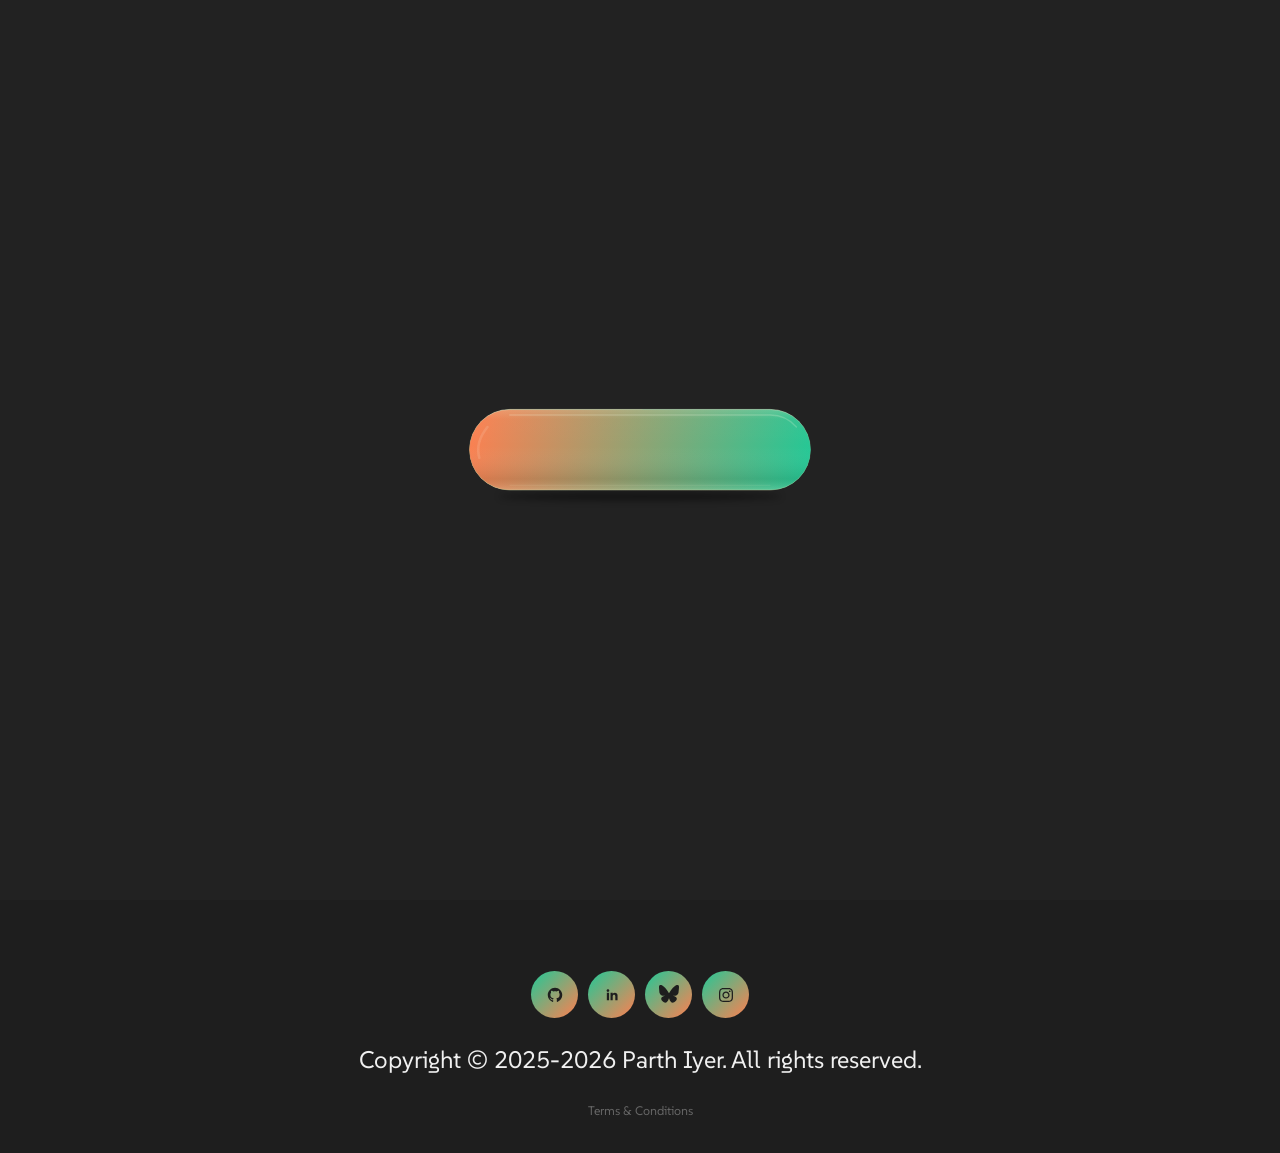
==== commit 831a1a65: "Update coralfw to 0.2.0 Automated by coralfw 7fef61c85ad9." ====
--- a/index.html
+++ b/index.html
@@ -6,7 +6,6 @@
     <title>I'm Feeling...</title>
     <link rel="icon" href="images/favicon.png" type="image/png">
     <link rel="stylesheet" href="css/style.css" media="print" onload="this.media='all'">
-    <link rel="stylesheet" href="css/cookie-consent.css" media="print" onload="this.media='all'">
     <link rel="stylesheet" href="" id="theme-style">
     <link rel="stylesheet" href="https://cdnjs.cloudflare.com/ajax/libs/font-awesome/6.5.2/css/all.min.css"
           integrity="sha512-SnH5WK+bZxgPHs44uWIX+LLJAJ9/2PkPKZ5QiAj6Ta86w+fsb2TkcmfRyVX3pBnMFcV7oQPJkl9QevSCWr3W6A=="
@@ -15,12 +14,17 @@
     <link rel="preconnect" href="https://fonts.gstatic.com" crossorigin>
     <link href="https://fonts.googleapis.com/css2?family=SUSE+Mono:ital,wght@0,100..800;1,100..800&family=SUSE:ital,wght@0,100..900;1,100..900&display=swap"
           rel="stylesheet" media="print" onload="this.media='all'">
+<!-- Shared UI (generated by sync_ui.py) -->
+<link rel="stylesheet" href="css/consent.css" media="print" onload="this.media='all'">
+<script src="js/theme.js"></script>
+<script src="js/consent.js" data-terms-url="https://parthiyer.com/policy/tnc.html" data-rejected-url="https://parthiyer.com/policy/rejected.html" defer></script>
+<!-- End shared UI -->
 <!-- Critical loader styles (generated by sync_loader.py) -->
 <style>#loader-wrapper { position: fixed; inset: 0; background-color: #222; z-index: 9999; display: flex; justify-content: center; align-items: center; transition: opacity .5s ease-out, visibility .5s ease-out; } #loader-wrapper.loaded { opacity: 0; visibility: hidden; pointer-events: none; } #loader-wrapper .loader-container { width: min(360px, calc(100vw - 48px)); } #loader-wrapper .ampule { display: block; width: 100%; height: auto; overflow: visible; } #loader-wrapper .ampule-drift { transform-origin: center; animation: ampule-drift 7s ease-in-out infinite alternate; } @keyframes ampule-drift { from { transform: translateY(-8px) scaleY(1.08); } to { transform: translateY(8px) scaleY(1.08); } } #loader-wrapper .ampule-bubble { transform-box: fill-box; transform-origin: center; opacity: 0; animation: ampule-bubble-rise var(--duration, 3s) linear var(--delay, 0s) infinite; } @keyframes ampule-bubble-rise { 0% { opacity: 1; transform: translate(0, 0) scale(0); } 10% { opacity: 1; transform: translate(calc(var(--travel) * .1), 0) scale(.65, .8); } 45% { opacity: 1; transform: translate(calc(var(--travel) * .55), var(--wobble, 6px)) scale(1.05, .95); } 72% { opacity: 1; transform: translate(calc(var(--travel) - 20px), 0) scale(1.25, 1.1); } 84% { opacity: 1; transform: translate(calc(var(--travel) - 9px), 0) scale(1.3, 1.5); } 90% { opacity: 1; transform: translate(var(--travel), 0) scale(1.05, 1.6); } 96% { opacity: 1; transform: translate(calc(var(--travel) + 4px), 0) scale(.65, .8); } 100% { opacity: 1; transform: translate(calc(var(--travel) + 12px), 0) scale(0); } } #loader-wrapper #ampule-bubbles[data-active="false"] .ampule-bubble, #loader-wrapper.loaded .ampule-bubble, #loader-wrapper.loaded .ampule-drift { animation-play-state: paused; } @media (prefers-reduced-motion: reduce) { #loader-wrapper { transition: none; } #loader-wrapper .ampule-drift { animation: none; } #loader-wrapper .ampule-bubble { animation: none; display: none; } }</style>
-<noscript><style>#loader-wrapper{display:none}#loader-wrapper[data-loader-mode="persistent"]{display:flex}</style><link rel="stylesheet" href="css/style.css"><link rel="stylesheet" href="css/cookie-consent.css"><link rel="stylesheet" href="https://cdnjs.cloudflare.com/ajax/libs/font-awesome/6.5.2/css/all.min.css"
+<noscript><style>#loader-wrapper{display:none}#loader-wrapper[data-loader-mode="persistent"]{display:flex}</style><link rel="stylesheet" href="css/style.css"><link rel="stylesheet" href="https://cdnjs.cloudflare.com/ajax/libs/font-awesome/6.5.2/css/all.min.css"
           integrity="sha512-SnH5WK+bZxgPHs44uWIX+LLJAJ9/2PkPKZ5QiAj6Ta86w+fsb2TkcmfRyVX3pBnMFcV7oQPJkl9QevSCWr3W6A=="
           crossorigin="anonymous" referrerpolicy="no-referrer"><link href="https://fonts.googleapis.com/css2?family=SUSE+Mono:ital,wght@0,100..800;1,100..800&family=SUSE:ital,wght@0,100..900;1,100..900&display=swap"
-          rel="stylesheet"></noscript>
+          rel="stylesheet"><link rel="stylesheet" href="css/consent.css"></noscript>
 <!-- End critical loader styles -->
 </head>
 <body>
@@ -280,13 +284,7 @@
         <p class="footer-legal"><a href="https://parthiyer.com/policy/tnc.html" target="_blank" rel="noopener">Terms &amp; Conditions</a></p>
     </footer>
 
-    <div id="cookie-consent-popup">
-        <p>This website uses cookies to remember your theme preference. By clicking "Accept", you agree to the use of cookies.</p>
-        <button id="cookie-accept">Accept</button>
-        <button id="cookie-reject">Reject</button>
-    </div>
-
-    <script src="js/theme.js"></script>
+    
     <script src="js/feeling.js"></script>
 </body>
 </html>
--- a/css/consent.css
+++ b/css/consent.css
@@ -0,0 +1,38 @@
+/* Shared terms dialog; native modality contains focus and blocks background input. */
+body.consent-pending { overflow: hidden; }
+#tnc-consent-popup {
+    box-sizing: border-box;
+    width: min(520px, calc(100% - 24px));
+    max-height: calc(100vh - 24px);
+    max-height: calc(100dvh - 24px);
+    margin: auto;
+    padding: clamp(16px, 4vw, 30px);
+    border: 1px solid #444;
+    border-radius: 15px;
+    background: #2a2a2a;
+    color: #f0f0f0;
+    box-shadow: 0 6px 30px rgba(0, 0, 0, .7);
+    text-align: center;
+    font: inherit;
+    line-height: 1.6;
+    overflow-y: auto;
+    overflow-wrap: anywhere;
+}
+#tnc-consent-popup::backdrop { background: rgba(10, 10, 10, .94); }
+#tnc-consent-popup h2 { margin: 0 0 16px; font-size: 1.15em; color: inherit; }
+#tnc-consent-popup a { color: #20c997; }
+#tnc-consent-popup .consent-actions { display: flex; flex-wrap: wrap; justify-content: center; gap: 12px; }
+#tnc-consent-popup button {
+    min-height: 44px;
+    padding: 10px 24px;
+    border: none;
+    border-radius: 8px;
+    background: linear-gradient(135deg, #20c997 0%, #ff7f50 100%);
+    color: #1e1e1e;
+    font: inherit;
+    font-weight: bold;
+    cursor: pointer;
+}
+#tnc-consent-popup :focus-visible { outline: 3px solid #ff7f50; outline-offset: 3px; }
+html.light-mode #tnc-consent-popup { background: #f0f0f0; color: #1e1e1e; }
+html.light-mode #tnc-consent-popup a { color: #007f59; }
--- a/css/consent.css
+++ b/css/consent.css
@@ -0,0 +1,38 @@
+/* Shared terms dialog; native modality contains focus and blocks background input. */
+body.consent-pending { overflow: hidden; }
+#tnc-consent-popup {
+    box-sizing: border-box;
+    width: min(520px, calc(100% - 24px));
+    max-height: calc(100vh - 24px);
+    max-height: calc(100dvh - 24px);
+    margin: auto;
+    padding: clamp(16px, 4vw, 30px);
+    border: 1px solid #444;
+    border-radius: 15px;
+    background: #2a2a2a;
+    color: #f0f0f0;
+    box-shadow: 0 6px 30px rgba(0, 0, 0, .7);
+    text-align: center;
+    font: inherit;
+    line-height: 1.6;
+    overflow-y: auto;
+    overflow-wrap: anywhere;
+}
+#tnc-consent-popup::backdrop { background: rgba(10, 10, 10, .94); }
+#tnc-consent-popup h2 { margin: 0 0 16px; font-size: 1.15em; color: inherit; }
+#tnc-consent-popup a { color: #20c997; }
+#tnc-consent-popup .consent-actions { display: flex; flex-wrap: wrap; justify-content: center; gap: 12px; }
+#tnc-consent-popup button {
+    min-height: 44px;
+    padding: 10px 24px;
+    border: none;
+    border-radius: 8px;
+    background: linear-gradient(135deg, #20c997 0%, #ff7f50 100%);
+    color: #1e1e1e;
+    font: inherit;
+    font-weight: bold;
+    cursor: pointer;
+}
+#tnc-consent-popup :focus-visible { outline: 3px solid #ff7f50; outline-offset: 3px; }
+html.light-mode #tnc-consent-popup { background: #f0f0f0; color: #1e1e1e; }
+html.light-mode #tnc-consent-popup a { color: #007f59; }
